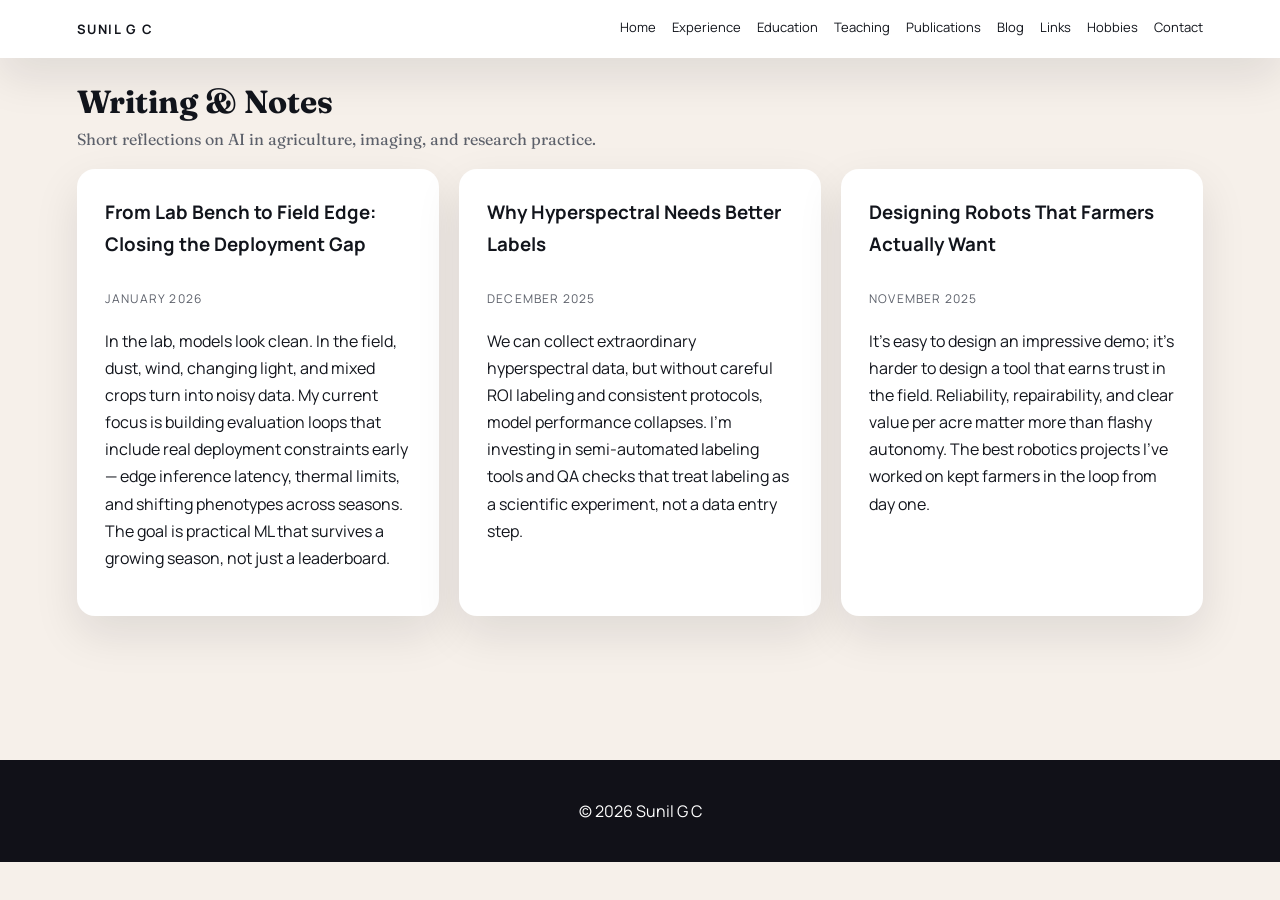
==== blog.html @ f1e68ddb "Redesign site and add multi-page content" ====
<!DOCTYPE html>
<html lang="en">

<head>
  <meta charset="UTF-8">
  <meta name="viewport" content="width=device-width, initial-scale=1.0">
  <title>Sunil GC | Blog</title>
  <link rel="stylesheet" href="style.css">
</head>

<body>
  <nav class="nav nav--page">
    <div class="nav__brand">Sunil G C</div>
    <div class="nav__links">
      <a href="index.html">Home</a>
      <a href="experience.html">Experience</a>
      <a href="education.html">Education</a>
      <a href="teaching.html">Teaching</a>
      <a href="publications.html">Publications</a>
      <a href="blog.html">Blog</a>
      <a href="links.html">Links</a>
      <a href="hobbies.html">Hobbies</a>
      <a href="contact.html">Contact</a>
    </div>
  </nav>

  <main class="page">
    <section class="section">
      <div class="section__header">
        <h2>Writing & Notes</h2>
        <p>Short reflections on AI in agriculture, imaging, and research practice.</p>
      </div>
      <div class="grid">
        <article class="card blog-card">
          <h3>From Lab Bench to Field Edge: Closing the Deployment Gap</h3>
          <span class="blog-meta">January 2026</span>
          <p>In the lab, models look clean. In the field, dust, wind, changing light, and mixed crops turn into noisy data. My current focus is building evaluation loops that include real deployment constraints early — edge inference latency, thermal limits, and shifting phenotypes across seasons. The goal is practical ML that survives a growing season, not just a leaderboard.</p>
        </article>
        <article class="card blog-card">
          <h3>Why Hyperspectral Needs Better Labels</h3>
          <span class="blog-meta">December 2025</span>
          <p>We can collect extraordinary hyperspectral data, but without careful ROI labeling and consistent protocols, model performance collapses. I’m investing in semi-automated labeling tools and QA checks that treat labeling as a scientific experiment, not a data entry step.</p>
        </article>
        <article class="card blog-card">
          <h3>Designing Robots That Farmers Actually Want</h3>
          <span class="blog-meta">November 2025</span>
          <p>It’s easy to design an impressive demo; it’s harder to design a tool that earns trust in the field. Reliability, repairability, and clear value per acre matter more than flashy autonomy. The best robotics projects I’ve worked on kept farmers in the loop from day one.</p>
        </article>
      </div>
    </section>
  </main>

  <footer class="footer">
    <p>© 2026 Sunil G C</p>
  </footer>
</body>

</html>
---- style.css ----
@import url("https://fonts.googleapis.com/css2?family=Fraunces:wght@400;600;700&family=Manrope:wght@400;600;700&display=swap");

:root {
  --ink: #12151c;
  --muted: #5c606a;
  --accent: #cf6b4e;
  --accent-2: #2a6f69;
  --bg: #f6f0ea;
  --card: #ffffff;
  --shadow: 0 18px 45px rgba(18, 21, 28, 0.1);
}

* {
  box-sizing: border-box;
}

html {
  scroll-behavior: smooth;
}

body {
  margin: 0;
  font-family: "Fraunces", "Georgia", serif;
  background: var(--bg);
  color: var(--ink);
}

a {
  color: inherit;
  text-decoration: none;
}

.hero {
  position: relative;
  min-height: 85vh;
  overflow: hidden;
  padding: 24px 6vw 80px;
  background:
    radial-gradient(circle at 15% 20%, rgba(255, 255, 255, 0.9), transparent 55%),
    linear-gradient(120deg, #f8eee4, #f2e0d3 60%, #e8d7c8);
}

.hero__bg {
  position: absolute;
  inset: 0;
  background: linear-gradient(140deg, rgba(42, 111, 105, 0.2), rgba(207, 107, 78, 0.18));
  mix-blend-mode: multiply;
  pointer-events: none;
}

.nav {
  position: relative;
  z-index: 1;
  display: flex;
  align-items: center;
  justify-content: space-between;
  gap: 24px;
  padding: 8px 0 24px;
  font-family: "Manrope", "Helvetica", sans-serif;
}

.nav--page {
  padding: 18px 6vw;
  background: #fff;
  box-shadow: var(--shadow);
}

.nav__brand {
  font-weight: 700;
  letter-spacing: 0.12em;
  text-transform: uppercase;
  font-size: 13px;
}

.nav__links {
  display: flex;
  flex-wrap: wrap;
  gap: 16px;
  font-size: 13px;
}

.nav__links a {
  padding-bottom: 2px;
  border-bottom: 2px solid transparent;
}

.nav__links a:hover {
  border-color: var(--accent);
}

.hero__content {
  position: relative;
  z-index: 1;
  max-width: 720px;
  padding-top: 40px;
}

.hero__eyebrow {
  font-family: "Manrope", "Helvetica", sans-serif;
  text-transform: uppercase;
  letter-spacing: 0.3em;
  color: var(--muted);
  font-size: 11px;
}

.hero h1 {
  font-size: clamp(2.6rem, 4vw, 4.4rem);
  margin: 14px 0 10px;
}

.hero__lede {
  font-size: 1.1rem;
  line-height: 1.7;
  color: var(--muted);
  font-family: "Manrope", "Helvetica", sans-serif;
}

.hero__cta {
  display: flex;
  gap: 12px;
  margin: 26px 0;
  flex-wrap: wrap;
}

.btn {
  background: var(--accent);
  color: white;
  padding: 12px 22px;
  border-radius: 999px;
  font-family: "Manrope", "Helvetica", sans-serif;
  font-weight: 600;
  box-shadow: var(--shadow);
}

.btn--ghost {
  background: transparent;
  border: 1px solid var(--accent);
  color: var(--accent);
}

.hero__stats {
  display: grid;
  grid-template-columns: repeat(auto-fit, minmax(160px, 1fr));
  gap: 16px;
  font-family: "Manrope", "Helvetica", sans-serif;
  font-size: 13px;
}

.stat__label {
  display: block;
  color: var(--muted);
}

.stat__value {
  font-weight: 700;
  letter-spacing: 0.03em;
}

main {
  padding: 40px 6vw 80px;
}

.page {
  padding: 24px 6vw 80px;
}

.section {
  margin-bottom: 64px;
}

.section__header {
  margin-bottom: 20px;
}

.section__header h2 {
  font-size: 2rem;
  margin: 0 0 8px;
}

.section__header p {
  color: var(--muted);
  margin: 0;
}

.card {
  background: var(--card);
  border-radius: 18px;
  padding: 28px;
  box-shadow: var(--shadow);
  font-family: "Manrope", "Helvetica", sans-serif;
  line-height: 1.7;
}

.timeline {
  display: grid;
  gap: 20px;
}

.timeline__item {
  background: var(--card);
  border-radius: 18px;
  padding: 24px;
  box-shadow: var(--shadow);
  font-family: "Manrope", "Helvetica", sans-serif;
}

.timeline__item h3 {
  margin-top: 0;
}

.timeline__item span {
  color: var(--muted);
  font-size: 13px;
}

.grid {
  display: grid;
  gap: 20px;
  grid-template-columns: repeat(auto-fit, minmax(240px, 1fr));
}

.pubs {
  margin: 0;
  padding-left: 18px;
  font-family: "Manrope", "Helvetica", sans-serif;
  line-height: 1.6;
}

.pubs a {
  color: var(--accent-2);
  text-decoration: underline;
  text-decoration-thickness: 2px;
  text-underline-offset: 3px;
}

.pubs a:hover {
  color: var(--accent);
}

.section__actions {
  margin-top: 18px;
}

.link-card {
  text-align: center;
  font-weight: 600;
  transition: transform 0.2s ease;
}

.link-card:hover {
  transform: translateY(-4px);
}

.blog-card h3 {
  margin-top: 0;
}

.blog-meta {
  display: inline-block;
  margin-top: 10px;
  font-size: 12px;
  letter-spacing: 0.1em;
  text-transform: uppercase;
  color: var(--muted);
  font-family: "Manrope", "Helvetica", sans-serif;
}

.hobbies {
  align-items: stretch;
}

.hobby {
  background: var(--card);
  border-radius: 18px;
  padding: 18px;
  box-shadow: var(--shadow);
  text-align: center;
  margin: 0;
}

.hobby img {
  width: 100%;
  height: 240px;
  object-fit: cover;
  border-radius: 14px;
}

.contact p {
  margin: 8px 0;
}

.footer {
  background: #111118;
  color: #fff;
  text-align: center;
  padding: 24px;
  font-family: "Manrope", "Helvetica", sans-serif;
}

@media (max-width: 820px) {
  .nav {
    flex-direction: column;
    align-items: flex-start;
  }

  .nav__links {
    gap: 10px;
  }

  .hero {
    padding-bottom: 60px;
  }
}
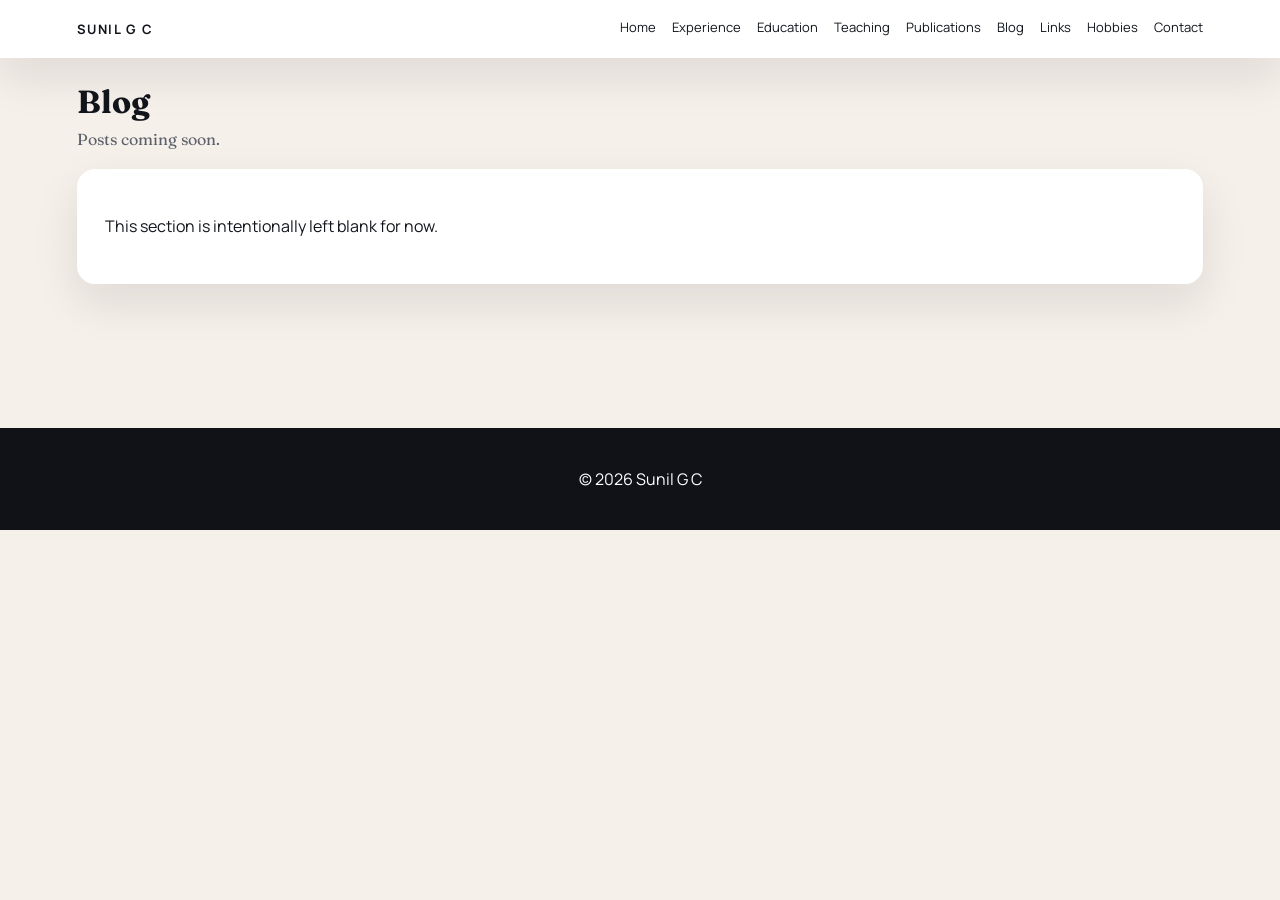
==== commit 706e6b34: "Clear blog placeholder content" ====
--- a/blog.html
+++ b/blog.html
@@ -27,25 +27,11 @@
   <main class="page">
     <section class="section">
       <div class="section__header">
-        <h2>Writing & Notes</h2>
-        <p>Short reflections on AI in agriculture, imaging, and research practice.</p>
+        <h2>Blog</h2>
+        <p>Posts coming soon.</p>
       </div>
-      <div class="grid">
-        <article class="card blog-card">
-          <h3>From Lab Bench to Field Edge: Closing the Deployment Gap</h3>
-          <span class="blog-meta">January 2026</span>
-          <p>In the lab, models look clean. In the field, dust, wind, changing light, and mixed crops turn into noisy data. My current focus is building evaluation loops that include real deployment constraints early — edge inference latency, thermal limits, and shifting phenotypes across seasons. The goal is practical ML that survives a growing season, not just a leaderboard.</p>
-        </article>
-        <article class="card blog-card">
-          <h3>Why Hyperspectral Needs Better Labels</h3>
-          <span class="blog-meta">December 2025</span>
-          <p>We can collect extraordinary hyperspectral data, but without careful ROI labeling and consistent protocols, model performance collapses. I’m investing in semi-automated labeling tools and QA checks that treat labeling as a scientific experiment, not a data entry step.</p>
-        </article>
-        <article class="card blog-card">
-          <h3>Designing Robots That Farmers Actually Want</h3>
-          <span class="blog-meta">November 2025</span>
-          <p>It’s easy to design an impressive demo; it’s harder to design a tool that earns trust in the field. Reliability, repairability, and clear value per acre matter more than flashy autonomy. The best robotics projects I’ve worked on kept farmers in the loop from day one.</p>
-        </article>
+      <div class="card">
+        <p>This section is intentionally left blank for now.</p>
       </div>
     </section>
   </main>
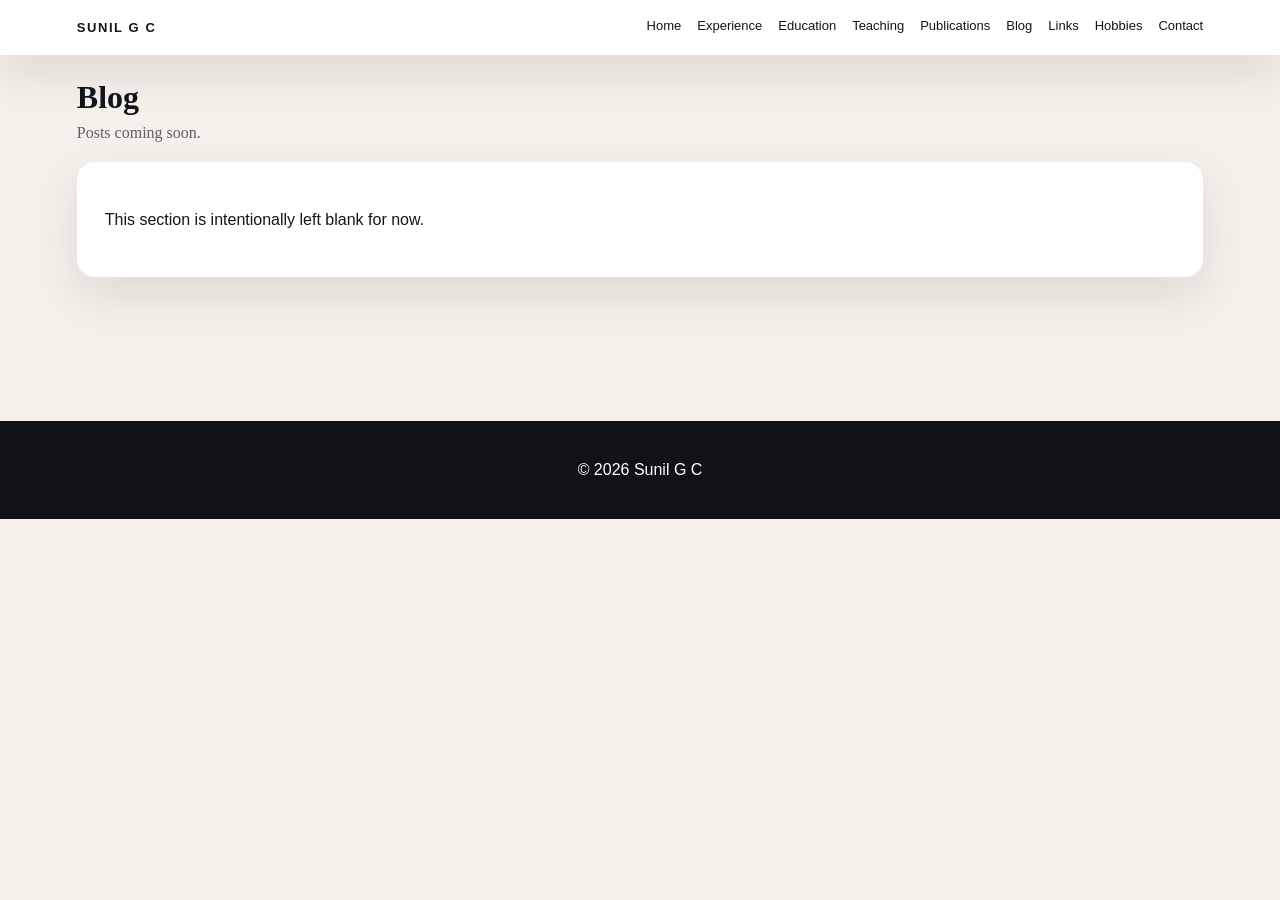
==== commit 0cc7e644: "Add browser security policies across portfolio pages" ====
--- a/blog.html
+++ b/blog.html
@@ -3,6 +3,8 @@
 
 <head>
   <meta charset="UTF-8">
+  <meta http-equiv="Content-Security-Policy" content="default-src 'none'; style-src 'self' https://fonts.googleapis.com; font-src https://fonts.gstatic.com; img-src 'self'; base-uri 'none'; form-action 'none'; upgrade-insecure-requests">
+  <meta name="referrer" content="strict-origin-when-cross-origin">
   <meta name="viewport" content="width=device-width, initial-scale=1.0">
   <title>Sunil GC | Blog</title>
   <link rel="stylesheet" href="style.css">
--- a/style.css
+++ b/style.css
@@ -237,38 +237,6 @@
   color: var(--accent);
 }
 
-.section__actions {
-  margin-top: 18px;
-}
-
-.link-card {
-  text-align: center;
-  font-weight: 600;
-  transition: transform 0.2s ease;
-}
-
-.link-card:hover {
-  transform: translateY(-4px);
-}
-
-.blog-card h3 {
-  margin-top: 0;
-}
-
-.blog-meta {
-  display: inline-block;
-  margin-top: 10px;
-  font-size: 12px;
-  letter-spacing: 0.1em;
-  text-transform: uppercase;
-  color: var(--muted);
-  font-family: "Manrope", "Helvetica", sans-serif;
-}
-
-.hobbies {
-  align-items: stretch;
-}
-
 .hobby {
   background: var(--card);
   border-radius: 18px;
@@ -289,6 +257,7 @@
   margin: 8px 0;
 }
 
+
 .footer {
   background: #111118;
   color: #fff;
